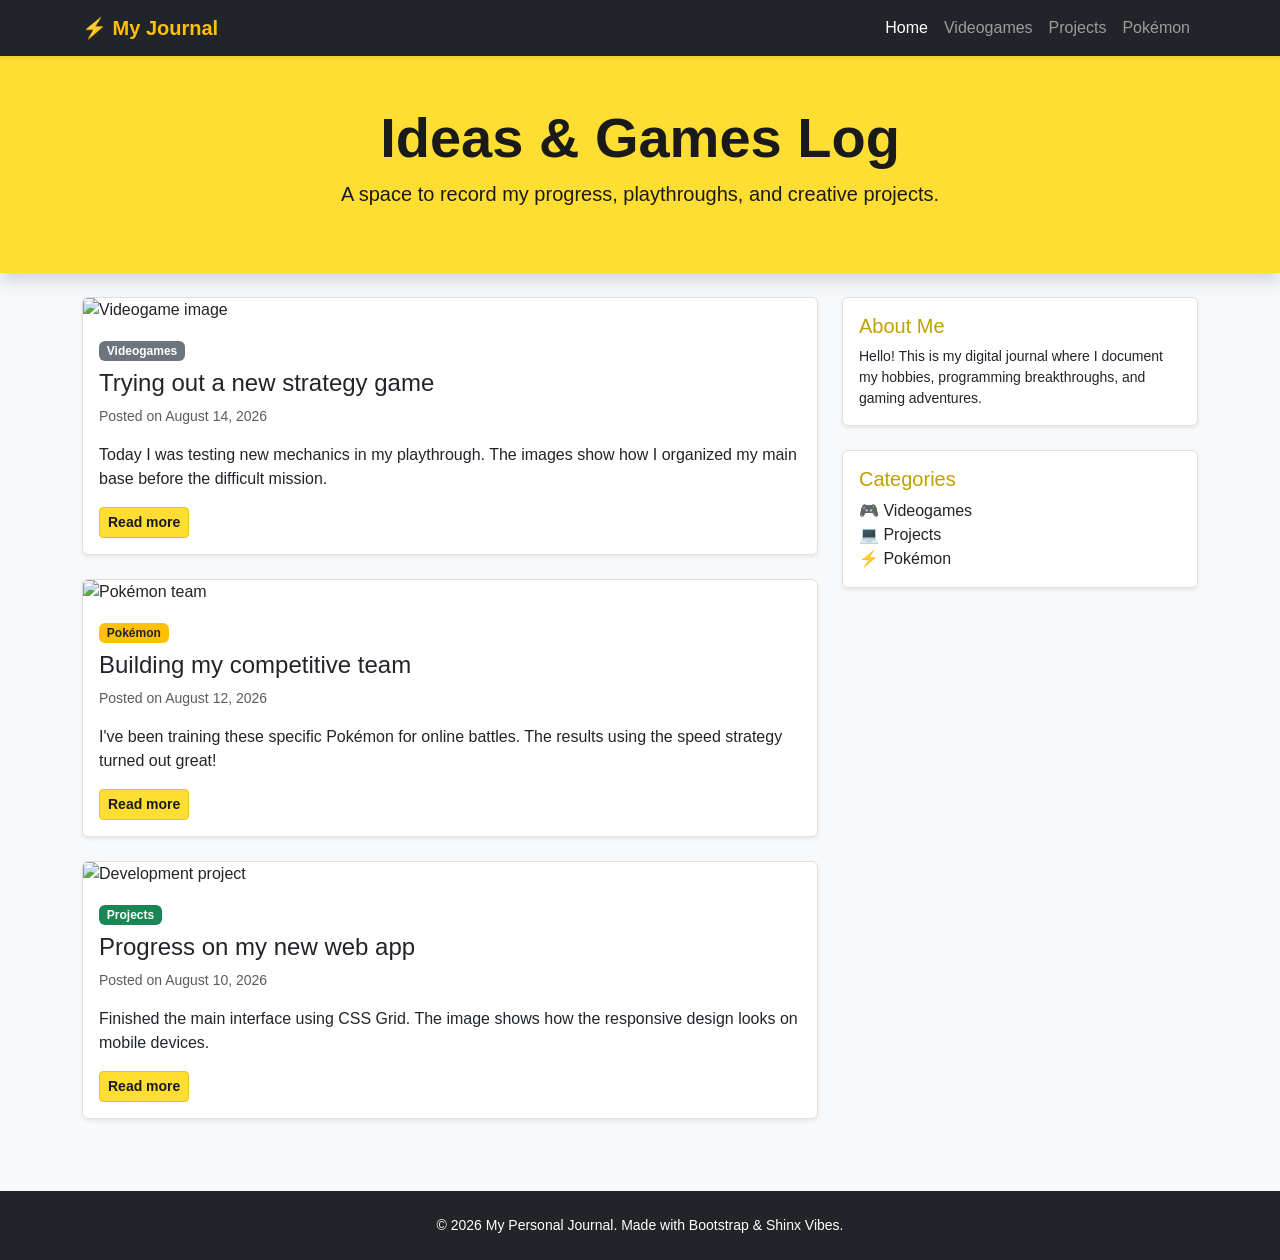
==== index.html @ bac2e6e3 "Update index.html Revamp. 0.2" ====
<!DOCTYPE html>
<html lang="en">
<head>
    <meta charset="UTF-8">
    <meta name="viewport" content="width=device-width, initial-scale=1.0">
    <title>My Personal Journal</title>
    <link href="https://cdn.jsdelivr.net/npm/bootstrap@5.3.0/dist/css/bootstrap.min.css" rel="stylesheet">
    <link rel="stylesheet" href="style.css">
</head>
<body class="bg-light">

    <nav class="navbar navbar-expand-lg navbar-dark bg-dark shadow-sm">
        <div class="container">
            <a class="navbar-brand fw-bold text-warning" href="index.html">⚡ My Journal</a>
            <button class="navbar-toggler" type="button" data-bs-toggle="collapse" data-bs-target="#navbarNav">
                <span class="navbar-toggler-icon"></span>
            </button>
            <div class="collapse navbar-collapse" id="navbarNav">
                <ul class="navbar-nav ms-auto">
                    <li class="nav-item"><a class="nav-link active" href="index.html">Home</a></li>
                    <li class="nav-item"><a class="nav-link" href="videogames.html">Videogames</a></li>
                    <li class="nav-item"><a class="nav-link" href="#projects">Projects</a></li>
                    <li class="nav-item"><a class="nav-link" href="#pokemon">Pokémon</a></li>
                </ul>
            </div>
        </div>
    </nav>

    <header class="shinx-bg text-center py-5 mb-4 shadow">
        <div class="container">
            <h1 class="display-4 fw-bold">Ideas & Games Log</h1>
            <p class="lead">A space to record my progress, playthroughs, and creative projects.</p>
        </div>
    </header>

    <main class="container">
        <div class="row">
            
            <div class="col-lg-8">
                
                <article class="card mb-4 shadow-sm" id="videogames">
                    <img src="https://via.placeholder.com/800x400" class="card-img-top" alt="Videogame image">
                    <div class="card-body">
                        <span class="badge bg-secondary mb-2">Videogames</span>
                        <h2 class="card-title h4">Trying out a new strategy game</h2>
                        <p class="text-muted small">Posted on August 14, 2026</p>
                        <p class="card-text">Today I was testing new mechanics in my playthrough. The images show how I organized my main base before the difficult mission.</p>
                        <a href="videogames.html" class="btn btn-shinx btn-sm">Read more</a>
                    </div>
                </article>

                <article class="card mb-4 shadow-sm" id="pokemon">
                    <img src="https://via.placeholder.com/800x400" class="card-img-top" alt="Pokémon team">
                    <div class="card-body">
                        <span class="badge bg-warning text-dark mb-2">Pokémon</span>
                        <h2 class="card-title h4">Building my competitive team</h2>
                        <p class="text-muted small">Posted on August 12, 2026</p>
                        <p class="card-text">I've been training these specific Pokémon for online battles. The results using the speed strategy turned out great!</p>
                        <a href="#" class="btn btn-shinx btn-sm">Read more</a>
                    </div>
                </article>

                <article class="card mb-4 shadow-sm" id="projects">
                    <img src="https://via.placeholder.com/800x400" class="card-img-top" alt="Development project">
                    <div class="card-body">
                        <span class="badge bg-success mb-2">Projects</span>
                        <h2 class="card-title h4">Progress on my new web app</h2>
                        <p class="text-muted small">Posted on August 10, 2026</p>
                        <p class="card-text">Finished the main interface using CSS Grid. The image shows how the responsive design looks on mobile devices.</p>
                        <a href="#" class="btn btn-shinx btn-sm">Read more</a>
                    </div>
                </article>

            </div>

            <aside class="col-lg-4">
                <div class="card mb-4 shadow-sm">
                    <div class="card-body">
                        <h3 class="h5 card-title shinx-yellow-text">About Me</h3>
                        <p class="card-text small">Hello! This is my digital journal where I document my hobbies, programming breakthroughs, and gaming adventures.</p>
                    </div>
                </div>

                <div class="card shadow-sm">
                    <div class="card-body">
                        <h3 class="h5 card-title shinx-yellow-text">Categories</h3>
                        <ul class="list-unstyled mb-0">
                            <li><a href="videogames.html" class="text-decoration-none text-dark">🎮 Videogames</a></li>
                            <li><a href="#projects" class="text-decoration-none text-dark">💻 Projects</a></li>
                            <li><a href="#pokemon" class="text-decoration-none text-dark">⚡ Pokémon</a></li>
                        </ul>
                    </div>
                </div>
            </aside>

        </div>
    </main>

    <footer class="bg-dark text-white text-center py-4 mt-5">
        <div class="container">
            <p class="mb-0 small">&copy; 2026 My Personal Journal. Made with Bootstrap & Shinx Vibes.</p>
        </div>
    </footer>

    <script src="https://cdn.jsdelivr.net/npm/bootstrap@5.3.0/dist/js/bootstrap.bundle.min.js"></script>
</body>
</html>
---- style.css ----
/* --- ESTILOS GENERALES Y TEMA SHINX SHINY --- */

body {
    font-family: 'Segoe UI', Tahoma, Geneva, Verdana, sans-serif;
    background-color: #f8f9fa;
    color: #1a1a1a;
}

/* Efecto hover suave para las tarjetas del blog */
.card {
    transition: transform 0.2s ease-in-out;
    border: 1px solid #e0e0e0;
}

.card:hover {
    transform: translateY(-3px);
}

/* --- COLORES TIPO SHINX SHINY --- */

/* Fondo amarillo brillante para cabeceras o elementos destacados */
.shinx-bg {
    background-color: #ffde34 !important;
    color: #1a1a1a !important; /* Texto oscuro para buen contraste */
}

/* Color de texto amarillo Shinx para títulos y acentos */
.shinx-yellow-text {
    color: #bfa100 !important;
}

/* Botones con estilo Shinx shiny */
.btn-shinx {
    background-color: #ffde34;
    border-color: #e6c520;
    color: #1a1a1a;
    font-weight: 600;
}

.btn-shinx:hover {
    background-color: #e6c520;
    border-color: #ccb01c;
    color: #000;
}

/* Enlaces de la barra lateral y menús con detalles eléctricos */
.list-group-item-action:hover {
    background-color: #fff8d6;
    color: #bfa100;
}
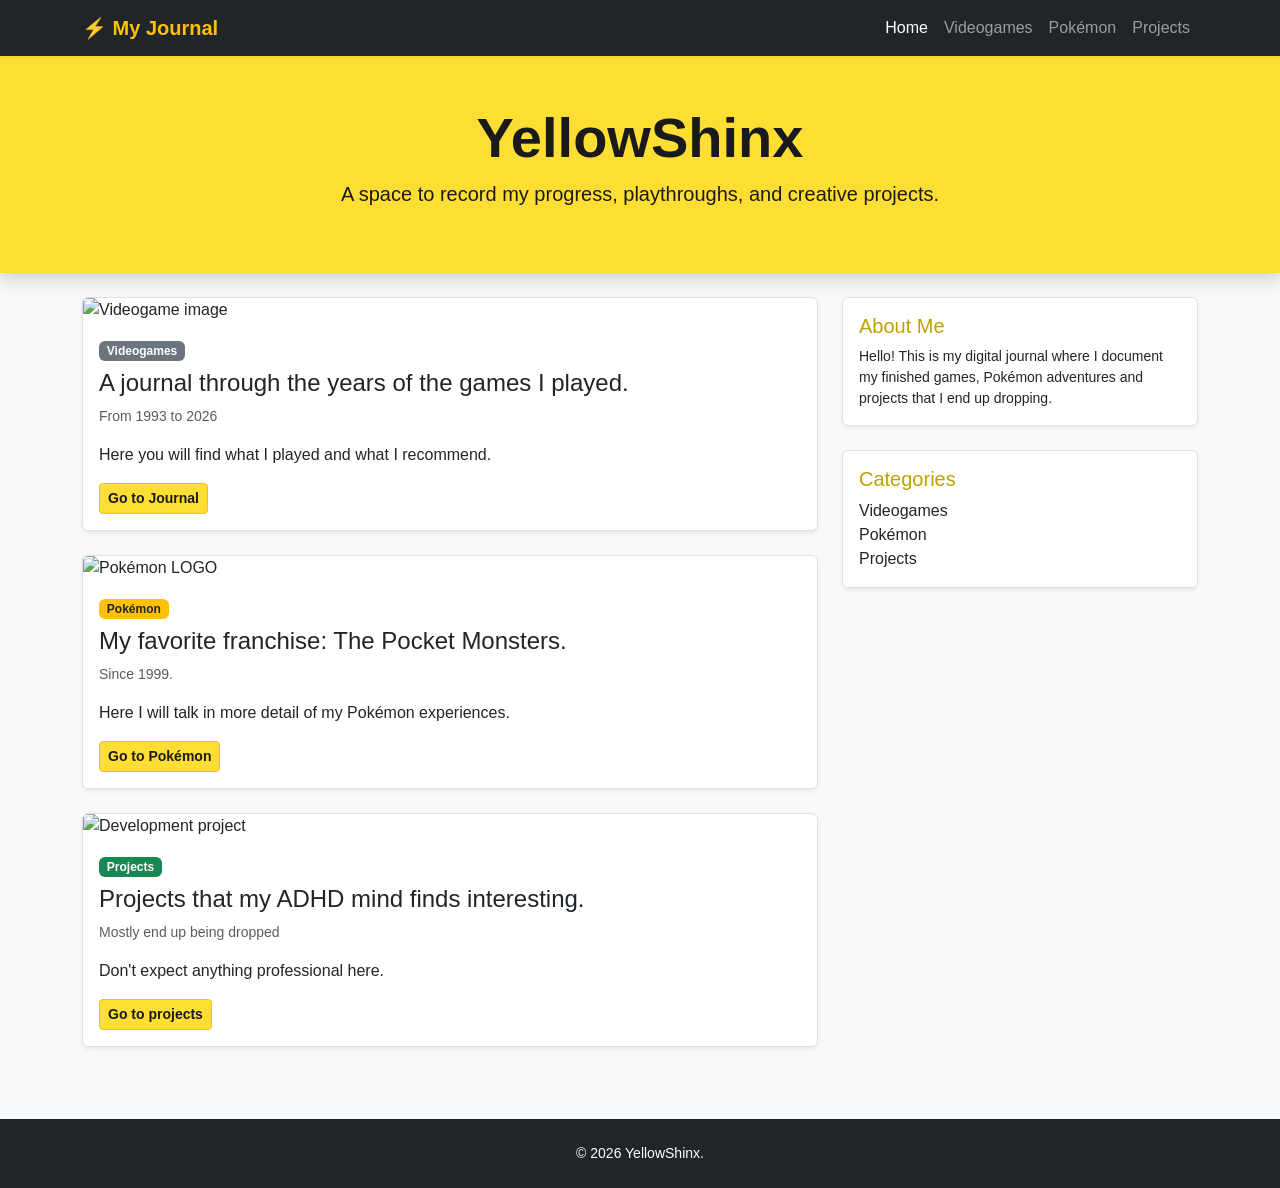
==== commit ef57eafd: "Update index.html 0.1" ====
--- a/index.html
+++ b/index.html
@@ -19,8 +19,8 @@
                 <ul class="navbar-nav ms-auto">
                     <li class="nav-item"><a class="nav-link active" href="index.html">Home</a></li>
                     <li class="nav-item"><a class="nav-link" href="videogames.html">Videogames</a></li>
+                    <li class="nav-item"><a class="nav-link" href="#pokemon">Pokémon</a></li>
                     <li class="nav-item"><a class="nav-link" href="#projects">Projects</a></li>
-                    <li class="nav-item"><a class="nav-link" href="#pokemon">Pokémon</a></li>
                 </ul>
             </div>
         </div>
@@ -28,7 +28,7 @@
 
     <header class="shinx-bg text-center py-5 mb-4 shadow">
         <div class="container">
-            <h1 class="display-4 fw-bold">Ideas & Games Log</h1>
+            <h1 class="display-4 fw-bold">YellowShinx</h1>
             <p class="lead">A space to record my progress, playthroughs, and creative projects.</p>
         </div>
     </header>
@@ -42,21 +42,21 @@
                     <img src="https://via.placeholder.com/800x400" class="card-img-top" alt="Videogame image">
                     <div class="card-body">
                         <span class="badge bg-secondary mb-2">Videogames</span>
-                        <h2 class="card-title h4">Trying out a new strategy game</h2>
-                        <p class="text-muted small">Posted on August 14, 2026</p>
-                        <p class="card-text">Today I was testing new mechanics in my playthrough. The images show how I organized my main base before the difficult mission.</p>
-                        <a href="videogames.html" class="btn btn-shinx btn-sm">Read more</a>
+                        <h2 class="card-title h4">A journal through the years of the games I played.</h2>
+                        <p class="text-muted small">From 1993 to 2026</p>
+                        <p class="card-text">Here you will find what I played and what I recommend.</p>
+                        <a href="videogames.html" class="btn btn-shinx btn-sm">Go to Journal</a>
                     </div>
                 </article>
 
                 <article class="card mb-4 shadow-sm" id="pokemon">
-                    <img src="https://via.placeholder.com/800x400" class="card-img-top" alt="Pokémon team">
+                    <img src="https://via.placeholder.com/800x400" class="card-img-top" alt="Pokémon LOGO">
                     <div class="card-body">
                         <span class="badge bg-warning text-dark mb-2">Pokémon</span>
-                        <h2 class="card-title h4">Building my competitive team</h2>
-                        <p class="text-muted small">Posted on August 12, 2026</p>
-                        <p class="card-text">I've been training these specific Pokémon for online battles. The results using the speed strategy turned out great!</p>
-                        <a href="#" class="btn btn-shinx btn-sm">Read more</a>
+                        <h2 class="card-title h4">My favorite franchise: The Pocket Monsters.</h2>
+                        <p class="text-muted small">Since 1999.</p>
+                        <p class="card-text">Here I will talk in more detail of my Pokémon experiences.</p>
+                        <a href="#" class="btn btn-shinx btn-sm">Go to Pokémon</a>
                     </div>
                 </article>
 
@@ -64,10 +64,10 @@
                     <img src="https://via.placeholder.com/800x400" class="card-img-top" alt="Development project">
                     <div class="card-body">
                         <span class="badge bg-success mb-2">Projects</span>
-                        <h2 class="card-title h4">Progress on my new web app</h2>
-                        <p class="text-muted small">Posted on August 10, 2026</p>
-                        <p class="card-text">Finished the main interface using CSS Grid. The image shows how the responsive design looks on mobile devices.</p>
-                        <a href="#" class="btn btn-shinx btn-sm">Read more</a>
+                        <h2 class="card-title h4">Projects that my ADHD mind finds interesting.</h2>
+                        <p class="text-muted small">Mostly end up being dropped</p>
+                        <p class="card-text">Don't expect anything professional here.</p>
+                        <a href="#" class="btn btn-shinx btn-sm">Go to projects</a>
                     </div>
                 </article>
 
@@ -77,7 +77,7 @@
                 <div class="card mb-4 shadow-sm">
                     <div class="card-body">
                         <h3 class="h5 card-title shinx-yellow-text">About Me</h3>
-                        <p class="card-text small">Hello! This is my digital journal where I document my hobbies, programming breakthroughs, and gaming adventures.</p>
+                        <p class="card-text small">Hello! This is my digital journal where I document my finished games, Pokémon adventures and projects that I end up dropping.</p>
                     </div>
                 </div>
 
@@ -85,9 +85,9 @@
                     <div class="card-body">
                         <h3 class="h5 card-title shinx-yellow-text">Categories</h3>
                         <ul class="list-unstyled mb-0">
-                            <li><a href="videogames.html" class="text-decoration-none text-dark">🎮 Videogames</a></li>
-                            <li><a href="#projects" class="text-decoration-none text-dark">💻 Projects</a></li>
-                            <li><a href="#pokemon" class="text-decoration-none text-dark">⚡ Pokémon</a></li>
+                            <li><a href="videogames.html" class="text-decoration-none text-dark">Videogames</a></li>
+                            <li><a href="#pokemon" class="text-decoration-none text-dark">Pokémon</a></li>
+                            <li><a href="#projects" class="text-decoration-none text-dark">Projects</a></li
                         </ul>
                     </div>
                 </div>
@@ -98,7 +98,7 @@
 
     <footer class="bg-dark text-white text-center py-4 mt-5">
         <div class="container">
-            <p class="mb-0 small">&copy; 2026 My Personal Journal. Made with Bootstrap & Shinx Vibes.</p>
+            <p class="mb-0 small">&copy; 2026 YellowShinx.</p>
         </div>
     </footer>
 
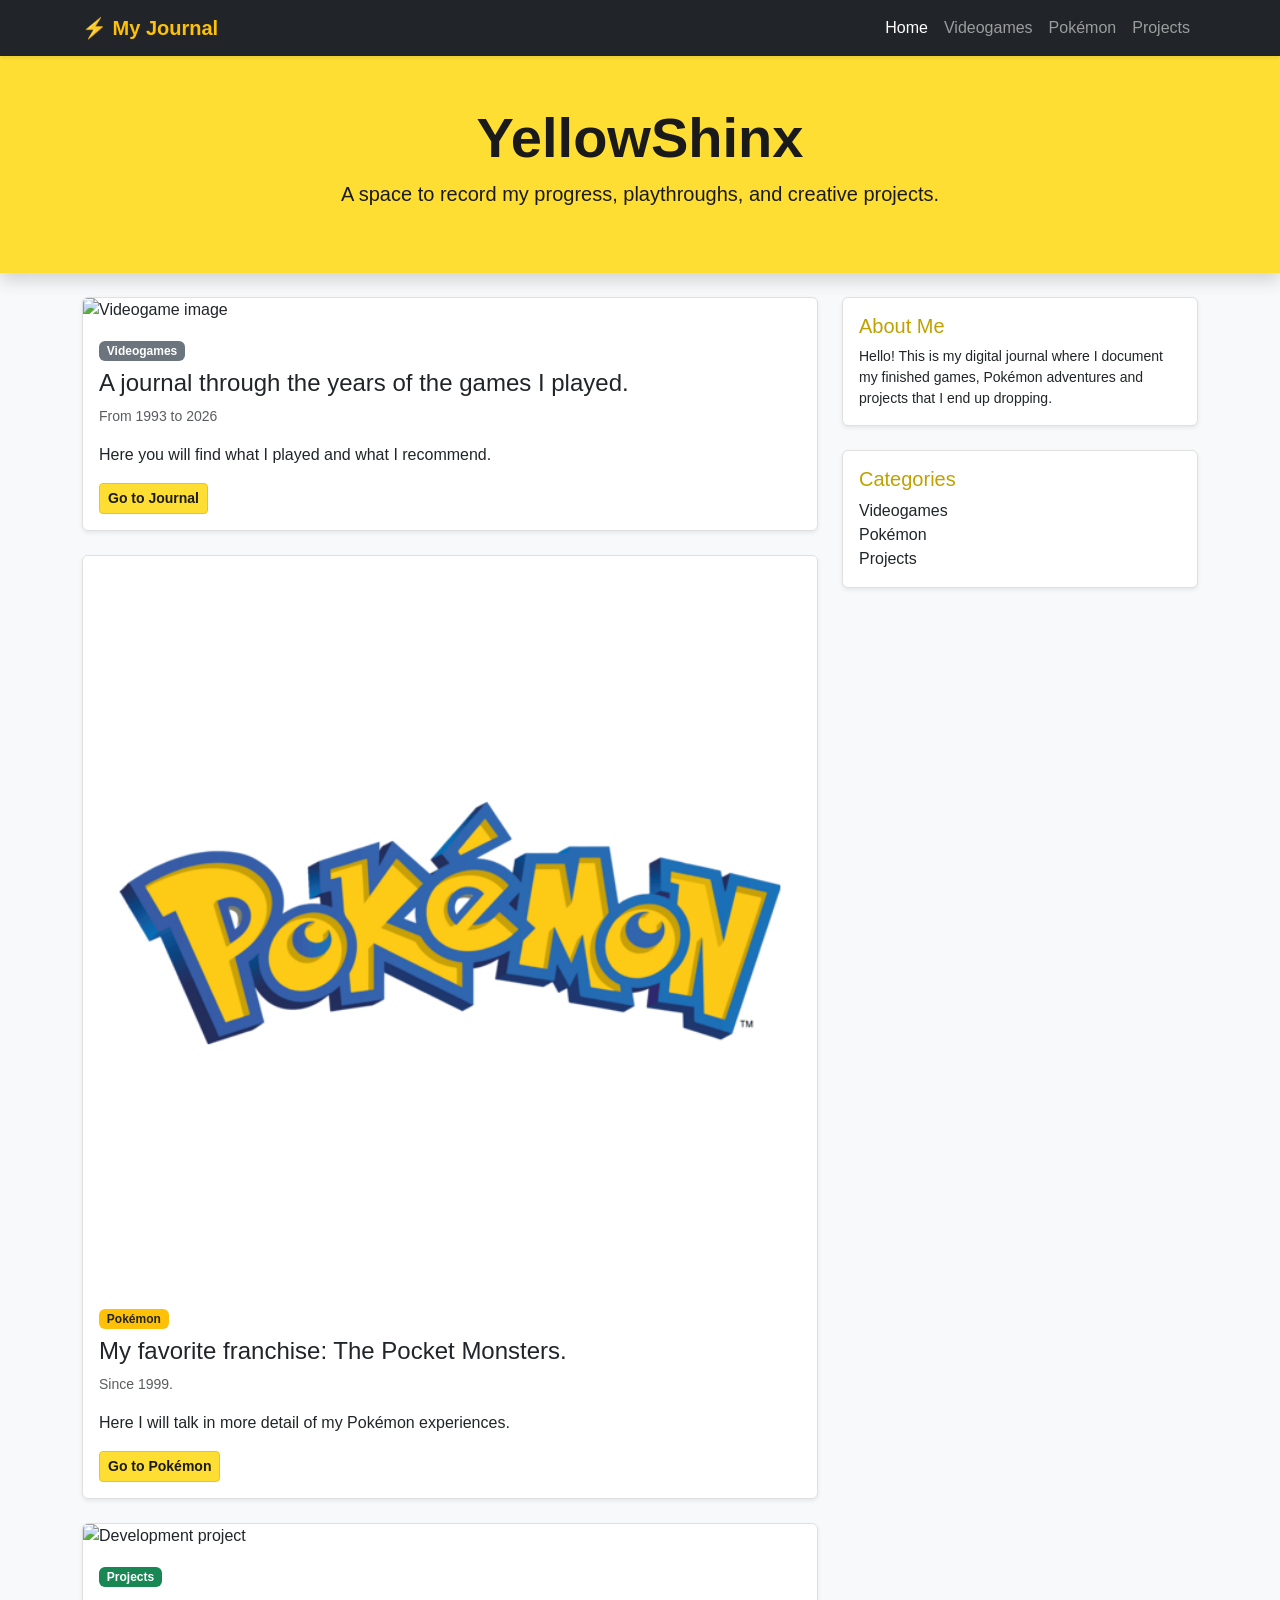
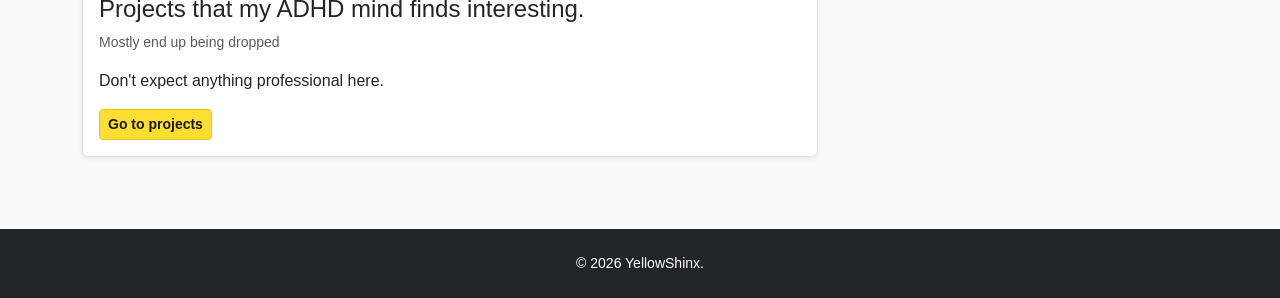
==== commit 329a188a: "Update index.html Added pokemon logo for testing" ====
--- a/index.html
+++ b/index.html
@@ -50,7 +50,7 @@
                 </article>
 
                 <article class="card mb-4 shadow-sm" id="pokemon">
-                    <img src="https://via.placeholder.com/800x400" class="card-img-top" alt="Pokémon LOGO">
+                    <img src="pkmn.png" class="card-img-top" alt="Pokémon LOGO">
                     <div class="card-body">
                         <span class="badge bg-warning text-dark mb-2">Pokémon</span>
                         <h2 class="card-title h4">My favorite franchise: The Pocket Monsters.</h2>
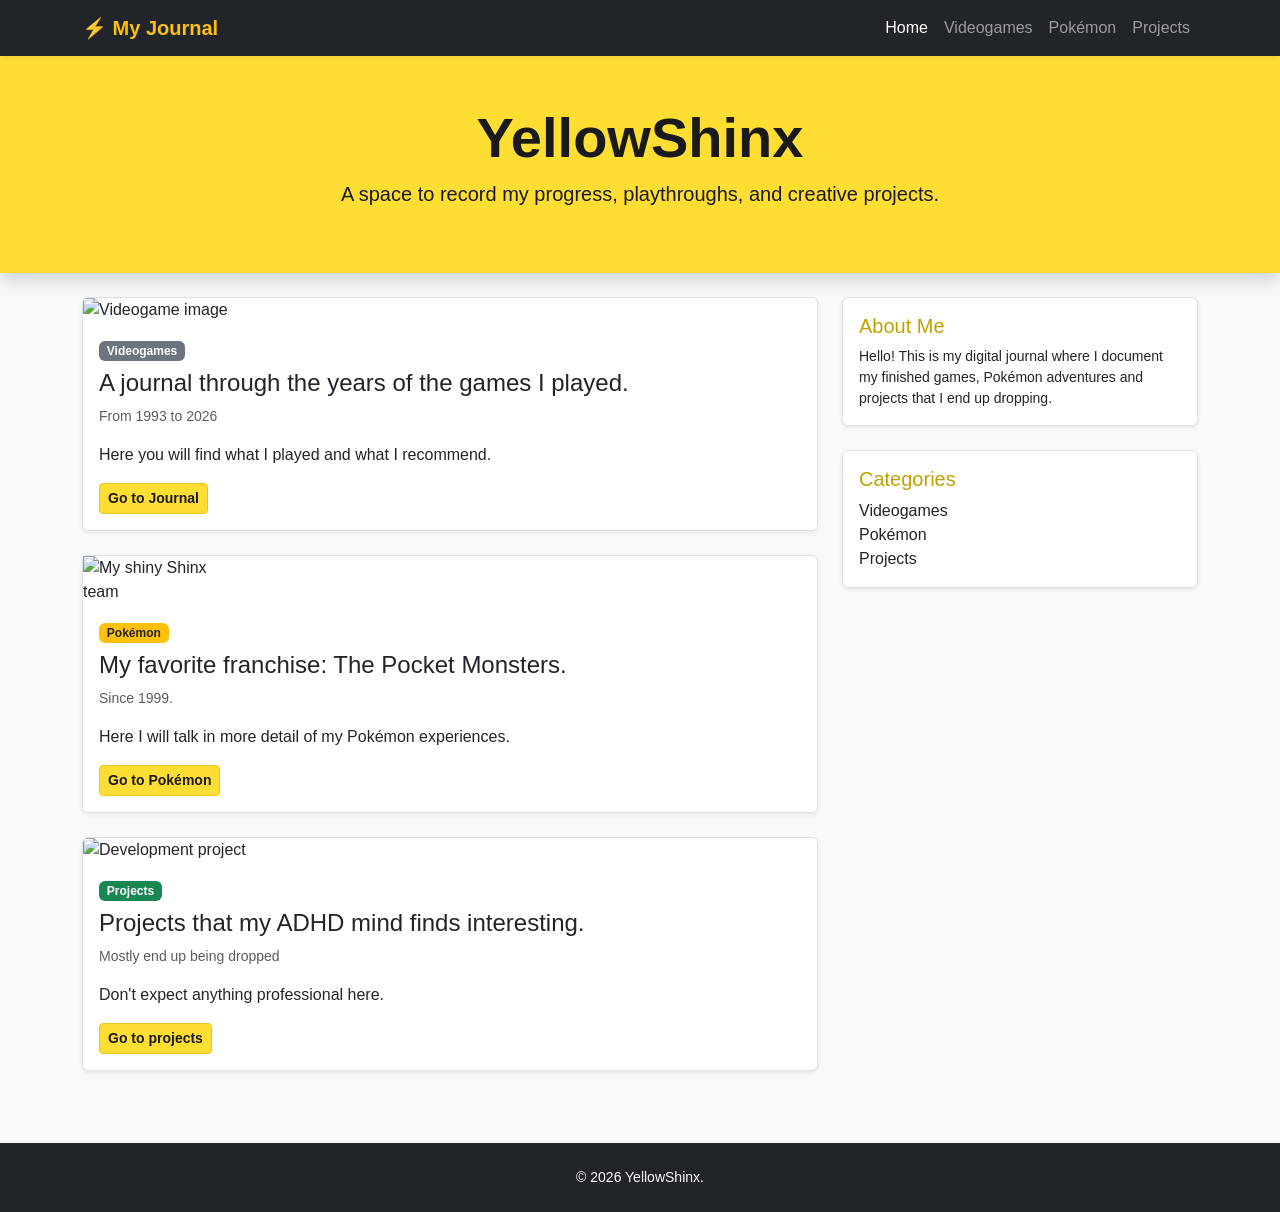
==== commit 5a490ed8: "Update index.html img to 20% size" ====
--- a/index.html
+++ b/index.html
@@ -50,7 +50,7 @@
                 </article>
 
                 <article class="card mb-4 shadow-sm" id="pokemon">
-                    <img src="pkmn.png" class="card-img-top" alt="Pokémon LOGO">
+                    <img src="img/shinx-team.png" class="img-fluid" style="max-width: 20%;" alt="My shiny Shinx team">
                     <div class="card-body">
                         <span class="badge bg-warning text-dark mb-2">Pokémon</span>
                         <h2 class="card-title h4">My favorite franchise: The Pocket Monsters.</h2>
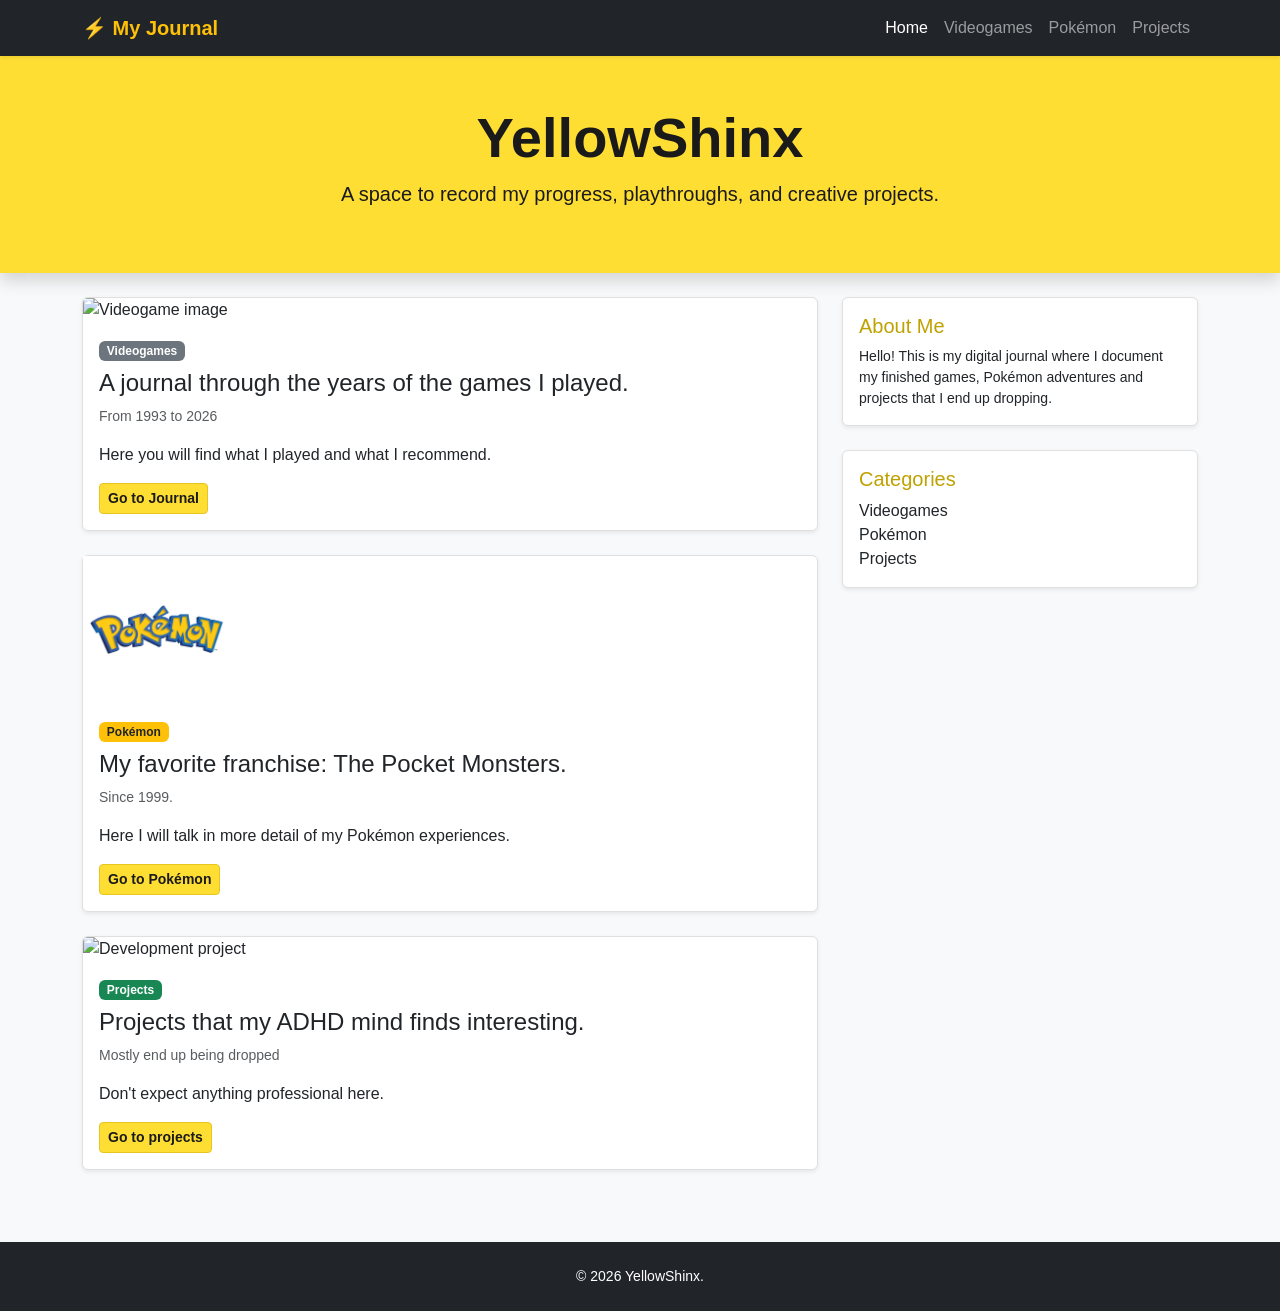
==== commit 0b93769d: "Update index.html" ====
--- a/index.html
+++ b/index.html
@@ -50,7 +50,7 @@
                 </article>
 
                 <article class="card mb-4 shadow-sm" id="pokemon">
-                    <img src="img/shinx-team.png" class="img-fluid" style="max-width: 20%;" alt="My shiny Shinx team">
+                    <img src="pkmn.png" class="img-fluid" style="max-width: 20%;" alt="My shiny Shinx team">
                     <div class="card-body">
                         <span class="badge bg-warning text-dark mb-2">Pokémon</span>
                         <h2 class="card-title h4">My favorite franchise: The Pocket Monsters.</h2>
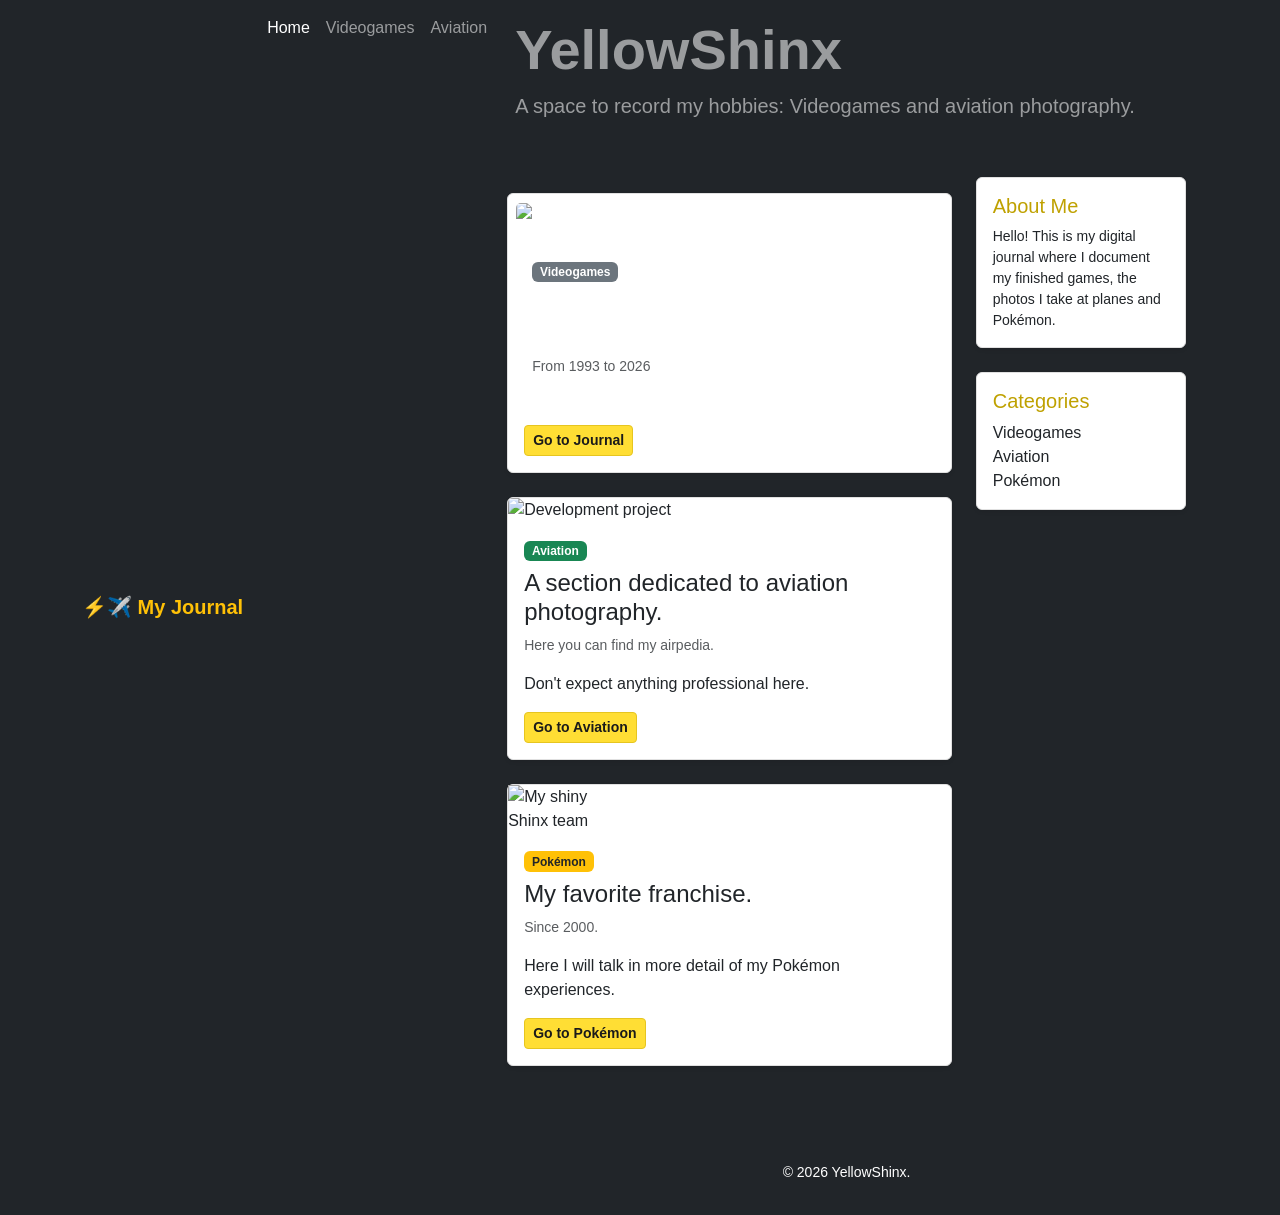
==== commit ee51569a: "Update index.html Update to include the aviation section." ====
--- a/index.html
+++ b/index.html
@@ -11,7 +11,7 @@
 
     <nav class="navbar navbar-expand-lg navbar-dark bg-dark shadow-sm">
         <div class="container">
-            <a class="navbar-brand fw-bold text-warning" href="index.html">⚡ My Journal</a>
+            <a class="navbar-brand fw-bold text-warning" href="index.html">⚡✈️ My Journal</a>
             <button class="navbar-toggler" type="button" data-bs-toggle="collapse" data-bs-target="#navbarNav">
                 <span class="navbar-toggler-icon"></span>
             </button>
@@ -19,8 +19,8 @@
                 <ul class="navbar-nav ms-auto">
                     <li class="nav-item"><a class="nav-link active" href="index.html">Home</a></li>
                     <li class="nav-item"><a class="nav-link" href="videogames.html">Videogames</a></li>
-                    <li class="nav-item"><a class="nav-link" href="#pokemon">Pokémon</a></li>
-                    <li class="nav-item"><a class="nav-link" href="#projects">Projects</a></li>
+                    <li class="nav-item"><a class="nav-link" href="aviation.html">Aviation</a></li>
+                    <li class="nav-item"><a class="nav-link" href="pokemon.html>Pokémon</a></li>
                 </ul>
             </div>
         </div>
@@ -29,7 +29,7 @@
     <header class="shinx-bg text-center py-5 mb-4 shadow">
         <div class="container">
             <h1 class="display-4 fw-bold">YellowShinx</h1>
-            <p class="lead">A space to record my progress, playthroughs, and creative projects.</p>
+            <p class="lead">A space to record my hobbies: Videogames and aviation photography.</p>
         </div>
     </header>
 
@@ -49,25 +49,25 @@
                     </div>
                 </article>
 
+                <article class="card mb-4 shadow-sm" id="Aviation">
+                    <img src="https://via.placeholder.com/800x400" class="card-img-top" alt="Development project">
+                    <div class="card-body">
+                        <span class="badge bg-success mb-2">Aviation</span>
+                        <h2 class="card-title h4">A section dedicated to aviation photography.</h2>
+                        <p class="text-muted small">Here you can find my airpedia.</p>
+                        <p class="card-text">Don't expect anything professional here.</p>
+                        <a href="aviation.html" class="btn btn-shinx btn-sm">Go to Aviation</a>
+                    </div>
+                </article>
+
                 <article class="card mb-4 shadow-sm" id="pokemon">
                     <img src="pkmn.png" class="img-fluid" style="max-width: 20%;" alt="My shiny Shinx team">
                     <div class="card-body">
                         <span class="badge bg-warning text-dark mb-2">Pokémon</span>
-                        <h2 class="card-title h4">My favorite franchise: The Pocket Monsters.</h2>
-                        <p class="text-muted small">Since 1999.</p>
+                        <h2 class="card-title h4">My favorite franchise.</h2>
+                        <p class="text-muted small">Since 2000.</p>
                         <p class="card-text">Here I will talk in more detail of my Pokémon experiences.</p>
-                        <a href="#" class="btn btn-shinx btn-sm">Go to Pokémon</a>
-                    </div>
-                </article>
-
-                <article class="card mb-4 shadow-sm" id="projects">
-                    <img src="https://via.placeholder.com/800x400" class="card-img-top" alt="Development project">
-                    <div class="card-body">
-                        <span class="badge bg-success mb-2">Projects</span>
-                        <h2 class="card-title h4">Projects that my ADHD mind finds interesting.</h2>
-                        <p class="text-muted small">Mostly end up being dropped</p>
-                        <p class="card-text">Don't expect anything professional here.</p>
-                        <a href="#" class="btn btn-shinx btn-sm">Go to projects</a>
+                        <a href="pokemon.html" class="btn btn-shinx btn-sm">Go to Pokémon</a>
                     </div>
                 </article>
 
@@ -77,7 +77,7 @@
                 <div class="card mb-4 shadow-sm">
                     <div class="card-body">
                         <h3 class="h5 card-title shinx-yellow-text">About Me</h3>
-                        <p class="card-text small">Hello! This is my digital journal where I document my finished games, Pokémon adventures and projects that I end up dropping.</p>
+                        <p class="card-text small">Hello! This is my digital journal where I document my finished games, the photos I take at planes and Pokémon.</p>
                     </div>
                 </div>
 
@@ -86,8 +86,8 @@
                         <h3 class="h5 card-title shinx-yellow-text">Categories</h3>
                         <ul class="list-unstyled mb-0">
                             <li><a href="videogames.html" class="text-decoration-none text-dark">Videogames</a></li>
-                            <li><a href="#pokemon" class="text-decoration-none text-dark">Pokémon</a></li>
-                            <li><a href="#projects" class="text-decoration-none text-dark">Projects</a></li
+                            <li><a href="aviation.html" class="text-decoration-none text-dark">Aviation</a></li
+                            <li><a href="pokemon.html" class="text-decoration-none text-dark">Pokémon</a></li>
                         </ul>
                     </div>
                 </div>
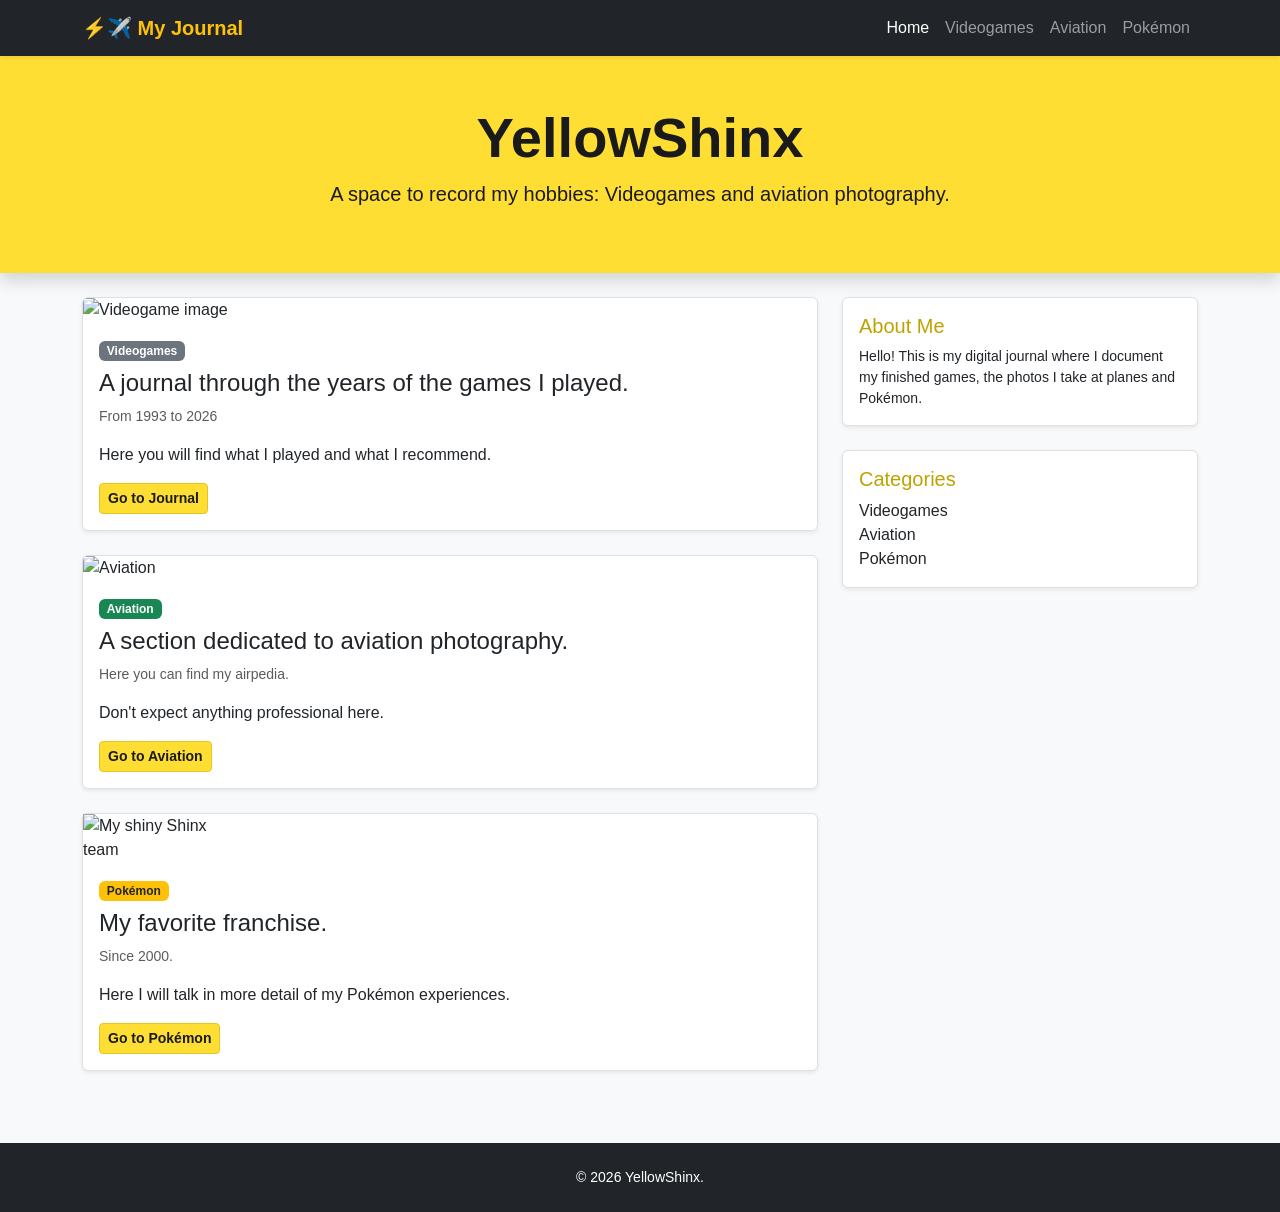
==== commit 12372823: "Update index.html update 2" ====
--- a/index.html
+++ b/index.html
@@ -20,7 +20,7 @@
                     <li class="nav-item"><a class="nav-link active" href="index.html">Home</a></li>
                     <li class="nav-item"><a class="nav-link" href="videogames.html">Videogames</a></li>
                     <li class="nav-item"><a class="nav-link" href="aviation.html">Aviation</a></li>
-                    <li class="nav-item"><a class="nav-link" href="pokemon.html>Pokémon</a></li>
+                    <li class="nav-item"><a class="nav-link" href="pokemon.html">Pokémon</a></li>
                 </ul>
             </div>
         </div>
@@ -50,7 +50,7 @@
                 </article>
 
                 <article class="card mb-4 shadow-sm" id="Aviation">
-                    <img src="https://via.placeholder.com/800x400" class="card-img-top" alt="Development project">
+                    <img src="https://via.placeholder.com/800x400" class="card-img-top" alt="Aviation">
                     <div class="card-body">
                         <span class="badge bg-success mb-2">Aviation</span>
                         <h2 class="card-title h4">A section dedicated to aviation photography.</h2>
@@ -86,7 +86,7 @@
                         <h3 class="h5 card-title shinx-yellow-text">Categories</h3>
                         <ul class="list-unstyled mb-0">
                             <li><a href="videogames.html" class="text-decoration-none text-dark">Videogames</a></li>
-                            <li><a href="aviation.html" class="text-decoration-none text-dark">Aviation</a></li
+                            <li><a href="aviation.html" class="text-decoration-none text-dark">Aviation</a></li>
                             <li><a href="pokemon.html" class="text-decoration-none text-dark">Pokémon</a></li>
                         </ul>
                     </div>
